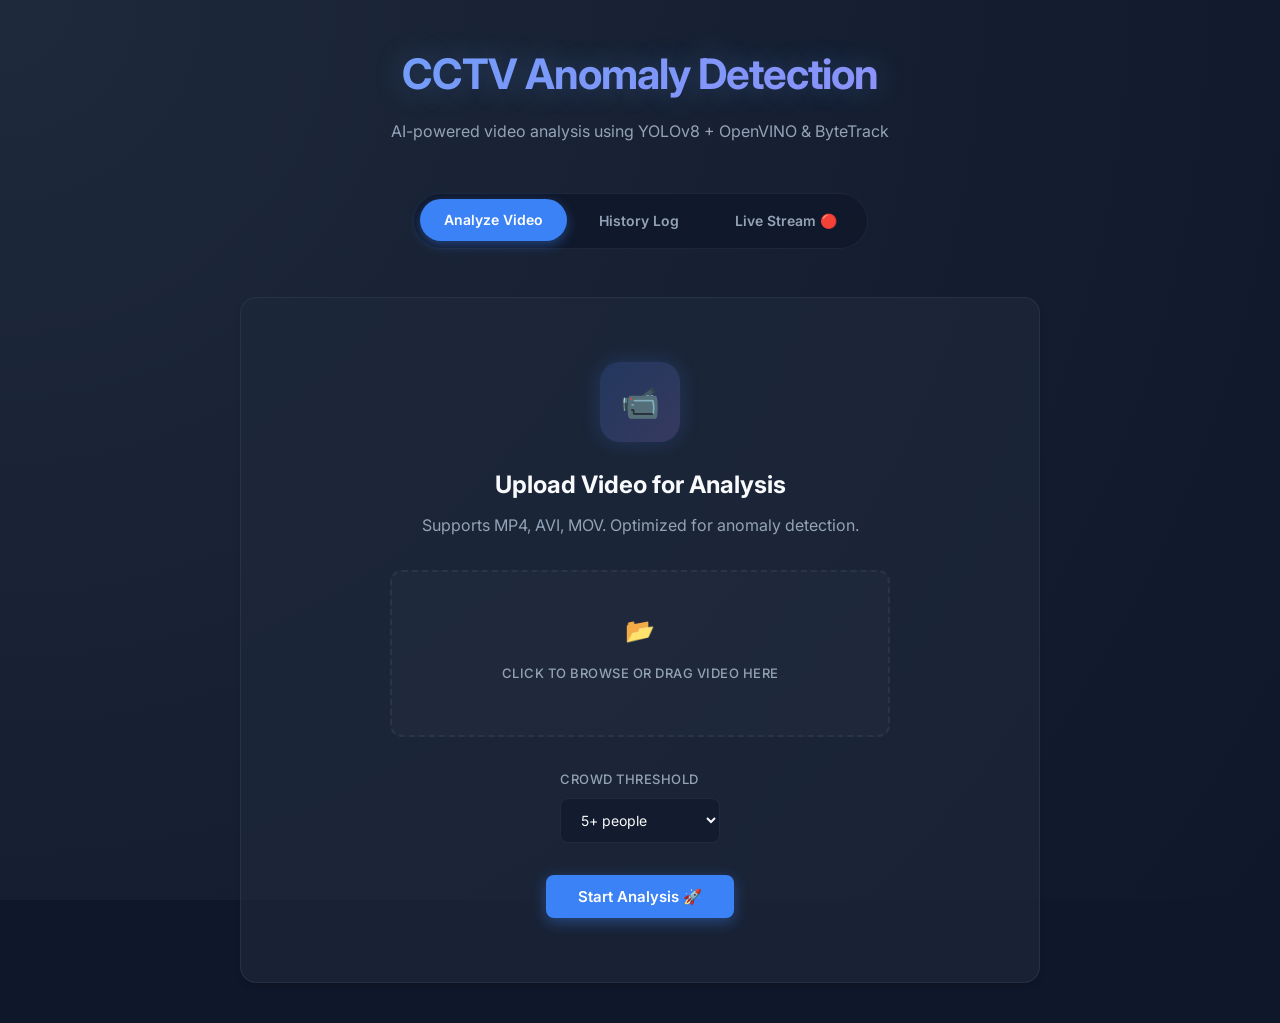
==== templates/index.html @ ef654a4c "first commit" ====
<!DOCTYPE html>
<html lang="en">

<head>
    <meta charset="UTF-8">
    <meta name="viewport" content="width=device-width, initial-scale=1.0">
    <title>CCTV Anomaly Detection</title>
    <link rel="stylesheet" href="/static/style.css">
</head>

<body>
    <div class="container">
        <header class="header slide-in">
            <h1>CCTV Anomaly Detection</h1>
            <p>AI-powered video analysis using YOLOv8 + OpenVINO & ByteTrack</p>
        </header>

        <nav class="nav">
            <button class="nav-btn active" onclick="showTab('analyze')">Analyze Video</button>
            <button class="nav-btn" onclick="showTab('history')">History Log</button>
            <a href="/live" class="nav-link">Live Stream &#128308;</a>
        </nav>

        <!-- Analyze Tab -->
        <div id="analyze-tab" class="tab-content active fade-in">
            <div class="upload-card glass">
                <div class="upload-icon-wrapper">
                    &#128249;
                </div>
                <h2>Upload Video for Analysis</h2>
                <p style="color: var(--text-secondary); margin-bottom: 32px;">
                    Supports MP4, AVI, MOV. Optimized for anomaly detection.
                </p>

                <div class="file-input-wrapper">
                    <input type="file" id="videoFile" class="file-input" accept="video/*" onchange="updateFileName()">
                    <label for="videoFile" class="file-label">
                        <span style="font-size: 24px; margin-bottom: 12px;">&#128194;</span>
                        <span>Click to browse or drag video here</span>
                        <div id="fileName" style="margin-top: 12px; color: var(--text-accent); font-weight: 500;"></div>
                    </label>
                </div>

                <div class="settings-row">
                    <div class="control-group">
                        <label>Crowd Threshold</label>
                        <select id="crowdThreshold">
                            <option value="2">2+ people</option>
                            <option value="3">3+ people</option>
                            <option value="5" selected>5+ people</option>
                            <option value="10">10+ people</option>
                        </select>
                    </div>
                </div>

                <button class="btn btn-primary" onclick="uploadVideo()">
                    Start Analysis &#128640;
                </button>
            </div>

            <div id="loading" class="loading" style="display: none; text-align: center; margin-top: 48px;">
                <div class="loading-spinner"></div>
                <p style="margin-top: 16px; color: var(--text-accent); font-weight: 500;">Analyzing video
                    frame-by-frame...</p>
                <div class="progress-container" style="max-width: 400px; margin: 24px auto;">
                    <div id="progressBar" class="progress-bar"></div>
                </div>
                <div id="progressText" class="progress-text">0%</div>
                <div style="margin-top: 8px; font-size: 12px; color: var(--text-secondary);">
                    (First run may take ~1 min for OpenVINO export)
                </div>
            </div>

            <div id="results" class="results" style="display: none;">
                <div class="header" style="margin: 32px 0 16px; text-align: left;">
                    <h3 style="font-size: 24px;">Analysis Results</h3>
                </div>

                <div id="metrics" class="results-grid"></div>

                <div id="anomaly-tags" class="flex-center" style="gap: 12px; flex-wrap: wrap; margin-bottom: 24px;">
                </div>

                <div id="video-container" class="video-wrapper" style="display: none;">
                    <video id="annotated-video" controls></video>
                    <div style="padding: 16px; background: rgba(0,0,0,0.5); display: flex; justify-content: flex-end;">
                        <button class="btn btn-secondary btn-sm" onclick="downloadVideo()">Download Result
                            &#128229;</button>
                    </div>
                </div>
            </div>
        </div>

        <!-- History Tab -->
        <div id="history-tab" class="tab-content fade-in" style="display: none;">
            <div class="glass" style="padding: 24px; border-radius: var(--radius-lg); margin-bottom: 24px;">
                <div class="settings-row" style="justify-content: flex-start;">
                    <input type="text" id="search-filename" placeholder="Search filename..." style="flex: 1;">
                    <select id="filter-rate">
                        <option value="">All Risk Levels</option>
                        <option value="0.5">High Risk (>50%)</option>
                        <option value="0.25">Medium Risk (>25%)</option>
                    </select>
                    <button class="btn btn-primary btn-sm" onclick="loadHistory()">Filter</button>
                    <button class="btn btn-secondary btn-sm" onclick="clearFilters()">Clear</button>
                </div>
            </div>

            <div id="history-loading" class="loading" style="display: none; text-align: center;">
                <div class="loading-spinner"></div>
            </div>

            <div class="table-wrapper">
                <table>
                    <thead>
                        <tr>
                            <th>ID</th>
                            <th>Filename</th>
                            <th>Date</th>
                            <th>Duration</th>
                            <th>Features</th>
                            <th>Risk Score</th>
                            <th>Actions</th>
                        </tr>
                    </thead>
                    <tbody id="history-body"></tbody>
                </table>
            </div>
        </div>
    </div>

    <script>
        // Tab switching logic
        function showTab(tabName) {
            document.querySelectorAll('.nav-btn').forEach(btn => btn.classList.remove('active'));
            // Hide all tabs
            document.getElementById('analyze-tab').style.display = 'none';
            document.getElementById('history-tab').style.display = 'none';

            // Activate selected
            event.target.classList.add('active');
            const selectedTab = document.getElementById(tabName + '-tab');
            selectedTab.style.display = 'block';
            selectedTab.classList.add('fade-in');

            if (tabName === 'history') loadHistory();
        }

        let currentVideoUrl = null;

        function updateFileName() {
            const input = document.getElementById('videoFile');
            const display = document.getElementById('fileName');
            display.textContent = input.files[0]?.name || '';
        }

        async function uploadVideo() {
            const fileInput = document.getElementById('videoFile');
            const file = fileInput.files[0];

            if (!file) {
                alert('Please select a video file');
                return;
            }

            // Reset UI
            document.getElementById('loading').style.display = 'block';
            document.getElementById('results').style.display = 'none';
            document.getElementById('progressBar').style.width = '0%';
            document.getElementById('progressText').textContent = '0%';

            document.getElementById('loading').scrollIntoView({ behavior: 'smooth' });

            const formData = new FormData();
            formData.append('file', file);

            try {
                const crowdThreshold = document.getElementById('crowdThreshold').value;
                // Start async task
                const response = await fetch(`/analyze-yolo?crowd_threshold=${crowdThreshold}&confidence=0.5`, {
                    method: 'POST',
                    body: formData
                });

                const data = await response.json();

                if (response.ok && data.task_id) {
                    pollTaskStatus(data.task_id);
                } else {
                    alert('Error: ' + (data.detail || 'Failed to start analysis'));
                    document.getElementById('loading').style.display = 'none';
                }
            } catch (error) {
                alert('Connection Error: ' + error.message);
                document.getElementById('loading').style.display = 'none';
            }
        }

        async function pollTaskStatus(taskId) {
            const pollInterval = setInterval(async () => {
                try {
                    const response = await fetch(`/tasks/${taskId}`);
                    const task = await response.json();

                    if (task.status === 'processing' || task.status === 'queued') {
                        const progress = task.progress || 0;
                        document.getElementById('progressBar').style.width = progress + '%';
                        document.getElementById('progressText').textContent = progress + '%';
                    } else if (task.status === 'completed') {
                        clearInterval(pollInterval);
                        document.getElementById('progressBar').style.width = '100%';
                        document.getElementById('progressText').textContent = '100%';

                        setTimeout(() => {
                            document.getElementById('loading').style.display = 'none';
                            displayResults(task.result);
                        }, 500);
                    } else if (task.status === 'failed') {
                        clearInterval(pollInterval);
                        alert('Analysis Failed: ' + task.error);
                        document.getElementById('loading').style.display = 'none';
                    }
                } catch (e) {
                    console.error("Polling error", e);
                }
            }, 1000);
        }

        function displayResults(result) {
            const metricsDiv = document.getElementById('metrics');
            const hasAnomalies = (result.anomaly_frames || 0) > 0;

            // Format metrics with units and styles
            metricsDiv.innerHTML = `
                <div class="metric-card">
                    <div class="metric-label">Total Frames</div>
                    <div class="metric-value">${result.total_frames || result.frame_count}</div>
                </div>
                <div class="metric-card">
                    <div class="metric-label">Anomalies Detected</div>
                    <div class="metric-value ${hasAnomalies ? 'danger' : 'success'}">${result.anomaly_frames || 0}</div>
                </div>
                <div class="metric-card">
                    <div class="metric-label">Risk Level</div>
                    <div class="metric-value ${(result.anomaly_rate > 0.1) ? 'danger' : 'success'}">${(result.anomaly_rate * 100).toFixed(1)}%</div>
                </div>
                <div class="metric-card">
                    <div class="metric-label">Max Crowd</div>
                    <div class="metric-value accent">${result.max_people_detected || 0} <span style="font-size:14px">ppl</span></div>
                </div>
            `;

            const tagsDiv = document.getElementById('anomaly-tags');
            if (result.anomaly_types && Object.keys(result.anomaly_types).length > 0) {
                tagsDiv.innerHTML = Object.entries(result.anomaly_types)
                    .map(([type, count]) => `<span class="badge badge-danger">&#9888; ${type} (${count})</span>`)
                    .join('');
            } else {
                tagsDiv.innerHTML = '<span class="badge badge-success">&#9989; No Anomalies Detected</span>';
            }

            if (result.annotated_video_url) {
                currentVideoUrl = result.annotated_video_url;
                const videoEl = document.getElementById('annotated-video');
                videoEl.src = result.annotated_video_url;
                document.getElementById('video-container').style.display = 'block';
                // Auto play
                videoEl.play().catch(e => console.log("Auto-play prevented"));
            }

            document.getElementById('results').style.display = 'block';
            document.getElementById('results').classList.add('fade-in');
            document.getElementById('results').scrollIntoView({ behavior: 'smooth' });
        }

        function downloadVideo() {
            if (currentVideoUrl) {
                const a = document.createElement('a');
                a.href = currentVideoUrl;
                a.download = 'analysis_result_optimized.avi';
                document.body.appendChild(a);
                a.click();
                document.body.removeChild(a);
            }
        }

        async function loadHistory() {
            const tbody = document.getElementById('history-body');
            document.getElementById('history-loading').style.display = 'block';
            tbody.innerHTML = '';

            const filename = document.getElementById('search-filename').value;
            const minRate = document.getElementById('filter-rate').value;

            let url = '/history?';
            if (filename) url += `filename=${encodeURIComponent(filename)}&`;
            if (minRate) url += `min_anomaly_rate=${minRate}&`;

            try {
                const response = await fetch(url);
                const data = await response.json();

                if (data.length === 0) {
                    tbody.innerHTML = '<tr><td colspan="7" style="text-align:center; padding: 40px; color: var(--text-secondary);">No records found</td></tr>';
                } else {
                    tbody.innerHTML = data.map(v => {
                        const rate = v.anomaly_rate || 0;
                        const badgeClass = rate > 0.5 ? 'badge-danger' : rate > 0.25 ? 'badge-warning' : 'badge-success';
                        const date = new Date(v.upload_time).toLocaleDateString();
                        const time = new Date(v.upload_time).toLocaleTimeString([], { hour: '2-digit', minute: '2-digit' });

                        return `
                            <tr>
                                <td>#${v.id}</td>
                                <td style="font-weight:500; color:white;">${v.filename}</td>
                                <td style="color: var(--text-secondary);">${date} <small>${time}</small></td>
                                <td>${v.frame_count} f</td>
                                <td>${v.anomaly_count} events</td>
                                <td><span class="badge ${badgeClass}">${(rate * 100).toFixed(0)}%</span></td>
                                <td class="actions" style="display:flex; gap:8px;">
                                    ${v.output_video_path ? `<button class="btn btn-secondary btn-sm" onclick="viewVideo(${v.id})">&#9654; Play</button>` : ''}
                                    <button class="btn btn-danger btn-sm" onclick="deleteVideo(${v.id})">&#128465;</button>
                                </td>
                            </tr>
                        `;
                    }).join('');
                }
            } catch (error) {
                console.error('Error:', error);
            }
            document.getElementById('history-loading').style.display = 'none';
        }

        async function viewVideo(videoId) {
            try {
                const response = await fetch(`/history/${videoId}`);
                const data = await response.json();
                if (data.output_video_path) {
                    // Handle both forward and backward slashes for Windows paths
                    const filename = data.output_video_path.replace(/\\/g, '/').split('/').pop();
                    window.open(`/static/videos/${filename}`, '_blank');
                }
            } catch (error) {
                alert('Error loading video path');
            }
        }

        async function deleteVideo(videoId) {
            if (!confirm('Are you sure you want to delete this analysis record?')) return;
            try {
                const response = await fetch(`/history/${videoId}`, { method: 'DELETE' });
                if (response.ok) loadHistory();
            } catch (error) {
                alert('Error deleting');
            }
        }

        function clearFilters() {
            document.getElementById('search-filename').value = '';
            document.getElementById('filter-rate').value = '';
            loadHistory();
        }
    </script>
</body>

</html>
---- static/style.css ----
@import url('https://fonts.googleapis.com/css2?family=Inter:wght@300;400;500;600;700&display=swap');

:root {
    /* Premium Dark Theme Palette */
    --bg-gradient: radial-gradient(circle at top left, #1e293b, #0f172a);
    --bg-solid: #0f172a;
    --surface-glass: rgba(30, 41, 59, 0.7);
    --surface-glass-hover: rgba(51, 65, 85, 0.8);
    --border-glass: rgba(148, 163, 184, 0.1);

    --text-primary: #f8fafc;
    --text-secondary: #94a3b8;
    --text-accent: #38bdf8;

    --primary: #3b82f6;
    --primary-hover: #2563eb;
    --primary-glow: rgba(59, 130, 246, 0.5);

    --danger: #ef4444;
    --danger-glow: rgba(239, 68, 68, 0.5);
    --success: #10b981;
    --warning: #f59e0b;

    --radius-lg: 16px;
    --radius-md: 12px;
    --radius-sm: 8px;

    --shadow-lg: 0 10px 30px -5px rgba(0, 0, 0, 0.3);
    --shadow-glow: 0 0 20px rgba(59, 130, 246, 0.3);
}

* {
    margin: 0;
    padding: 0;
    box-sizing: border-box;
    font-family: 'Inter', sans-serif;
}

body {
    background: var(--bg-solid);
    background-image: var(--bg-gradient);
    background-attachment: fixed;
    /* Parallax effect */
    color: var(--text-primary);
    min-height: 100vh;
    line-height: 1.6;
    overflow-x: hidden;
}

/* Utilities */
.container {
    max-width: 1280px;
    margin: 0 auto;
    padding: 40px 24px;
}

.glass {
    background: var(--surface-glass);
    backdrop-filter: blur(12px);
    -webkit-backdrop-filter: blur(12px);
    border: 1px solid var(--border-glass);
    box-shadow: 0 4px 6px -1px rgba(0, 0, 0, 0.1), 0 2px 4px -1px rgba(0, 0, 0, 0.06);
}

.flex-center {
    display: flex;
    align-items: center;
    justify-content: center;
}

.flex-between {
    display: flex;
    align-items: center;
    justify-content: space-between;
}

/* Header */
.header {
    margin-bottom: 48px;
    text-align: center;
    position: relative;
}

.header h1 {
    font-size: 42px;
    font-weight: 700;
    background: linear-gradient(135deg, #60a5fa 0%, #a78bfa 100%);
    -webkit-background-clip: text;
    -webkit-text-fill-color: transparent;
    margin-bottom: 12px;
    letter-spacing: -1px;
    text-shadow: 0 0 30px rgba(96, 165, 250, 0.3);
}

.header p {
    color: var(--text-secondary);
    font-size: 16px;
    max-width: 600px;
    margin: 0 auto;
}

/* Navigation - Floating Pill */
.nav {
    display: flex;
    gap: 8px;
    margin: 0 auto 48px;
    padding: 6px;
    border-radius: 999px;
    width: fit-content;
    background: rgba(15, 23, 42, 0.8);
    border: 1px solid var(--border-glass);
    backdrop-filter: blur(8px);
}

.nav-btn,
.nav-link {
    padding: 10px 24px;
    border-radius: 999px;
    border: none;
    background: transparent;
    color: var(--text-secondary);
    font-size: 14px;
    font-weight: 600;
    cursor: pointer;
    transition: all 0.3s cubic-bezier(0.4, 0, 0.2, 1);
    text-decoration: none;
    display: inline-block;
}

.nav-btn:hover,
.nav-link:hover {
    color: var(--text-primary);
    background: rgba(255, 255, 255, 0.05);
}

.nav-btn.active,
.nav-link.active {
    background: var(--primary);
    color: white;
    box-shadow: 0 4px 12px rgba(59, 130, 246, 0.4);
    transform: translateY(-1px);
}

/* Upload Card & Forms */
.upload-card {
    border-radius: var(--radius-lg);
    padding: 64px 40px;
    text-align: center;
    transition: transform 0.3s ease, box-shadow 0.3s ease;
    max-width: 800px;
    margin: 0 auto;
}

.upload-card:hover {
    box-shadow: var(--shadow-lg);
}

.upload-icon-wrapper {
    width: 80px;
    height: 80px;
    background: linear-gradient(135deg, rgba(59, 130, 246, 0.2), rgba(167, 139, 250, 0.2));
    border-radius: 20px;
    margin: 0 auto 24px;
    display: flex;
    align-items: center;
    justify-content: center;
    font-size: 32px;
    color: var(--primary);
    box-shadow: 0 0 20px rgba(59, 130, 246, 0.2);
    animation: float 3s ease-in-out infinite;
}

@keyframes float {

    0%,
    100% {
        transform: translateY(0);
    }

    50% {
        transform: translateY(-10px);
    }
}

.upload-card h2 {
    font-size: 24px;
    margin-bottom: 8px;
    color: var(--text-primary);
}

.section-card {
    border-radius: var(--radius-lg);
    overflow: hidden;
    margin-bottom: 24px;
}

/* File Input */
.file-input-wrapper {
    margin: 32px auto;
    max-width: 500px;
}

.file-label {
    display: flex;
    flex-direction: column;
    align-items: center;
    justify-content: center;
    padding: 40px;
    border: 2px dashed var(--border-glass);
    border-radius: var(--radius-md);
    background: rgba(255, 255, 255, 0.02);
    cursor: pointer;
    transition: all 0.3s;
    color: var(--text-secondary);
}

.file-label:hover {
    border-color: var(--primary);
    background: rgba(59, 130, 246, 0.05);
    color: var(--primary);
}

.file-input {
    display: none;
}

/* Settings & Controls */
.settings-row {
    display: flex;
    gap: 20px;
    justify-content: center;
    margin-bottom: 32px;
    flex-wrap: wrap;
}

.control-group {
    display: flex;
    flex-direction: column;
    gap: 8px;
    align-items: flex-start;
}

label {
    font-size: 13px;
    font-weight: 500;
    color: var(--text-secondary);
    text-transform: uppercase;
    letter-spacing: 0.5px;
}

select,
input[type="text"] {
    background: rgba(15, 23, 42, 0.6);
    border: 1px solid var(--border-glass);
    border-radius: var(--radius-sm);
    padding: 12px 16px;
    color: var(--text-primary);
    font-size: 14px;
    outline: none;
    transition: all 0.2s;
    min-width: 160px;
}

select:focus,
input[type="text"]:focus {
    border-color: var(--primary);
    box-shadow: 0 0 0 2px rgba(59, 130, 246, 0.2);
}

/* Buttons */
.btn {
    padding: 12px 32px;
    border-radius: var(--radius-sm);
    font-weight: 600;
    font-size: 15px;
    cursor: pointer;
    border: none;
    transition: all 0.3s;
    position: relative;
    overflow: hidden;
}

.btn-primary {
    background: var(--primary);
    color: white;
    box-shadow: 0 4px 14px rgba(59, 130, 246, 0.4);
}

.btn-primary:hover {
    transform: translateY(-2px);
    box-shadow: 0 6px 20px rgba(59, 130, 246, 0.6);
    background: var(--primary-hover);
}

.btn-secondary {
    background: rgba(255, 255, 255, 0.05);
    color: var(--text-primary);
    border: 1px solid var(--border-glass);
}

.btn-secondary:hover {
    background: rgba(255, 255, 255, 0.1);
    border-color: rgba(255, 255, 255, 0.2);
}

.btn-danger {
    background: var(--danger);
    color: white;
    box-shadow: 0 4px 14px rgba(239, 68, 68, 0.4);
}

.btn-danger:hover {
    background: #dc2626;
    transform: translateY(-2px);
}

.btn-sm {
    padding: 8px 16px;
    font-size: 13px;
}

/* Results Grid */
.results-grid {
    display: grid;
    grid-template-columns: repeat(auto-fit, minmax(200px, 1fr));
    gap: 20px;
    margin: 32px 0;
}

.metric-card {
    background: rgba(30, 41, 59, 0.4);
    border: 1px solid var(--border-glass);
    border-radius: var(--radius-md);
    padding: 24px;
    transition: transform 0.2s;
}

.metric-card:hover {
    transform: translateY(-4px);
    background: rgba(30, 41, 59, 0.6);
    border-color: rgba(59, 130, 246, 0.3);
}

.metric-label {
    font-size: 12px;
    color: var(--text-secondary);
    text-transform: uppercase;
    letter-spacing: 1px;
    margin-bottom: 8px;
}

.metric-value {
    font-size: 32px;
    font-weight: 700;
    color: var(--text-primary);
    line-height: 1;
}

.metric-value.success {
    color: var(--success);
    text-shadow: 0 0 10px rgba(16, 185, 129, 0.3);
}

.metric-value.danger {
    color: var(--danger);
    text-shadow: 0 0 10px rgba(239, 68, 68, 0.3);
}

.metric-value.accent {
    color: var(--text-accent);
}

/* Video Player */
.video-wrapper {
    border-radius: var(--radius-lg);
    overflow: hidden;
    box-shadow: 0 20px 40px rgba(0, 0, 0, 0.5);
    background: black;
    border: 1px solid var(--border-glass);
    margin-top: 32px;
}

video {
    width: 100%;
    display: block;
}

/* History Table */
.table-wrapper {
    border-radius: var(--radius-lg);
    overflow: hidden;
    border: 1px solid var(--border-glass);
}

table {
    width: 100%;
    border-collapse: collapse;
}

th,
td {
    padding: 16px 24px;
    text-align: left;
    border-bottom: 1px solid var(--border-glass);
}

th {
    background: rgba(15, 23, 42, 0.8);
    font-size: 12px;
    text-transform: uppercase;
    color: var(--text-secondary);
    letter-spacing: 0.5px;
}

td {
    font-size: 14px;
    color: var(--text-primary);
}

tr:hover td {
    background: rgba(255, 255, 255, 0.02);
}

/* Badges */
.badge {
    padding: 4px 10px;
    border-radius: 6px;
    font-size: 12px;
    font-weight: 600;
    display: inline-flex;
    align-items: center;
    gap: 4px;
    backdrop-filter: blur(4px);
}

.badge-danger {
    background: rgba(239, 68, 68, 0.1);
    color: #f87171;
    border: 1px solid rgba(239, 68, 68, 0.2);
}

.badge-success {
    background: rgba(16, 185, 129, 0.1);
    color: #34d399;
    border: 1px solid rgba(16, 185, 129, 0.2);
}

.badge-warning {
    background: rgba(245, 158, 11, 0.1);
    color: #fbbf24;
    border: 1px solid rgba(245, 158, 11, 0.2);
}

/* Live Stream Grids */
.stream-grid {
    display: grid;
    grid-template-columns: repeat(auto-fit, minmax(600px, 1fr));
    gap: 32px;
}

.stream-card {
    border-radius: var(--radius-lg);
    overflow: hidden;
    transition: all 0.3s;
}

.stream-header {
    background: rgba(15, 23, 42, 0.8);
    padding: 16px 24px;
    border-bottom: 1px solid var(--border-glass);
}

/* Progress Bar */
.progress-container {
    background: rgba(255, 255, 255, 0.1);
    border-radius: 999px;
    height: 12px;
    width: 100%;
    margin: 24px 0 12px;
    overflow: hidden;
    position: relative;
}

.progress-bar {
    background: linear-gradient(90deg, var(--primary) 0%, var(--primary-hover) 100%);
    height: 100%;
    width: 0%;
    border-radius: 999px;
    transition: width 0.3s ease;
    box-shadow: 0 0 10px var(--primary-glow);
}

.progress-text {
    font-size: 14px;
    color: var(--text-accent);
    font-weight: 600;
    margin-bottom: 8px;
}

/* Animations */
.fade-in {
    animation: fadeIn 0.5s ease-out forwards;
}

@keyframes fadeIn {
    from {
        opacity: 0;
        transform: translateY(10px);
    }

    to {
        opacity: 1;
        transform: translateY(0);
    }
}

.loading-spinner {
    width: 48px;
    height: 48px;
    border: 4px solid rgba(59, 130, 246, 0.2);
    border-top-color: var(--primary);
    border-radius: 50%;
    animation: spin 1s linear infinite;
    margin: 0 auto;
}

@keyframes spin {
    to {
        transform: rotate(360deg);
    }
}

/* Responsive */
@media (max-width: 768px) {
    .header h1 {
        font-size: 32px;
    }

    .nav {
        width: 100%;
        justify-content: center;
    }

    .results-grid {
        grid-template-columns: 1fr;
    }
}
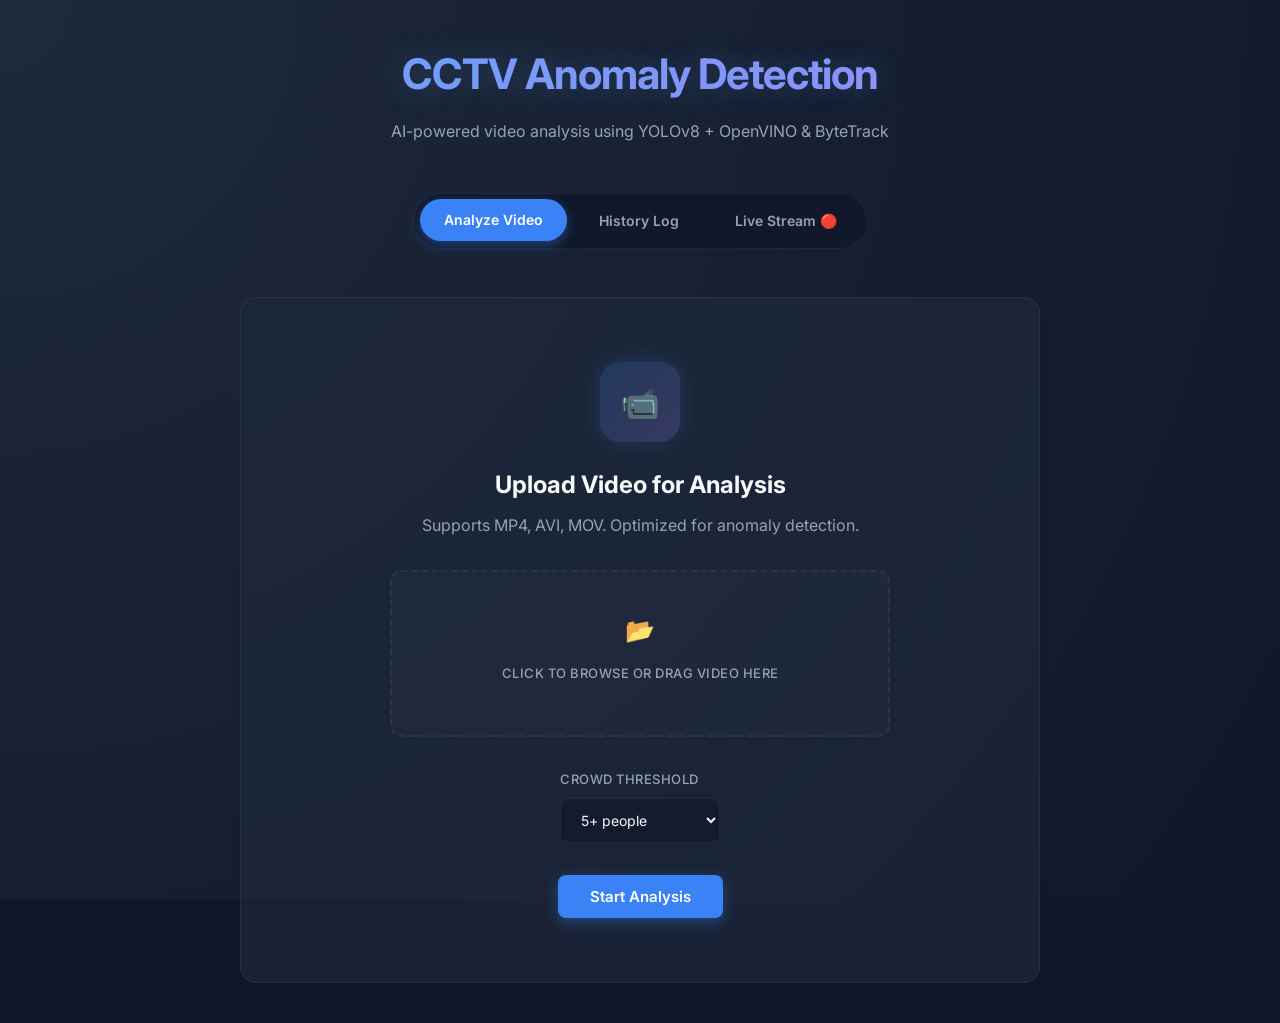
==== commit 29528538: "Add run.sh script to execute the application in a virtual environment" ====
--- a/templates/index.html
+++ b/templates/index.html
@@ -54,7 +54,7 @@
                 </div>
 
                 <button class="btn btn-primary" onclick="uploadVideo()">
-                    Start Analysis &#128640;
+                    Start Analysis
                 </button>
             </div>
 
@@ -277,7 +277,7 @@
             if (currentVideoUrl) {
                 const a = document.createElement('a');
                 a.href = currentVideoUrl;
-                a.download = 'analysis_result_optimized.avi';
+                a.download = 'analysis_result.mp4';
                 document.body.appendChild(a);
                 a.click();
                 document.body.removeChild(a);
--- a/static/style.css
+++ b/static/style.css
@@ -1,547 +1,547 @@
-@import url('https://fonts.googleapis.com/css2?family=Inter:wght@300;400;500;600;700&display=swap');
-
-:root {
-    /* Premium Dark Theme Palette */
-    --bg-gradient: radial-gradient(circle at top left, #1e293b, #0f172a);
-    --bg-solid: #0f172a;
-    --surface-glass: rgba(30, 41, 59, 0.7);
-    --surface-glass-hover: rgba(51, 65, 85, 0.8);
-    --border-glass: rgba(148, 163, 184, 0.1);
-
-    --text-primary: #f8fafc;
-    --text-secondary: #94a3b8;
-    --text-accent: #38bdf8;
-
-    --primary: #3b82f6;
-    --primary-hover: #2563eb;
-    --primary-glow: rgba(59, 130, 246, 0.5);
-
-    --danger: #ef4444;
-    --danger-glow: rgba(239, 68, 68, 0.5);
-    --success: #10b981;
-    --warning: #f59e0b;
-
-    --radius-lg: 16px;
-    --radius-md: 12px;
-    --radius-sm: 8px;
-
-    --shadow-lg: 0 10px 30px -5px rgba(0, 0, 0, 0.3);
-    --shadow-glow: 0 0 20px rgba(59, 130, 246, 0.3);
-}
-
-* {
-    margin: 0;
-    padding: 0;
-    box-sizing: border-box;
-    font-family: 'Inter', sans-serif;
-}
-
-body {
-    background: var(--bg-solid);
-    background-image: var(--bg-gradient);
-    background-attachment: fixed;
-    /* Parallax effect */
-    color: var(--text-primary);
-    min-height: 100vh;
-    line-height: 1.6;
-    overflow-x: hidden;
-}
-
-/* Utilities */
-.container {
-    max-width: 1280px;
-    margin: 0 auto;
-    padding: 40px 24px;
-}
-
-.glass {
-    background: var(--surface-glass);
-    backdrop-filter: blur(12px);
-    -webkit-backdrop-filter: blur(12px);
-    border: 1px solid var(--border-glass);
-    box-shadow: 0 4px 6px -1px rgba(0, 0, 0, 0.1), 0 2px 4px -1px rgba(0, 0, 0, 0.06);
-}
-
-.flex-center {
-    display: flex;
-    align-items: center;
-    justify-content: center;
-}
-
-.flex-between {
-    display: flex;
-    align-items: center;
-    justify-content: space-between;
-}
-
-/* Header */
-.header {
-    margin-bottom: 48px;
-    text-align: center;
-    position: relative;
-}
-
-.header h1 {
-    font-size: 42px;
-    font-weight: 700;
-    background: linear-gradient(135deg, #60a5fa 0%, #a78bfa 100%);
-    -webkit-background-clip: text;
-    -webkit-text-fill-color: transparent;
-    margin-bottom: 12px;
-    letter-spacing: -1px;
-    text-shadow: 0 0 30px rgba(96, 165, 250, 0.3);
-}
-
-.header p {
-    color: var(--text-secondary);
-    font-size: 16px;
-    max-width: 600px;
-    margin: 0 auto;
-}
-
-/* Navigation - Floating Pill */
-.nav {
-    display: flex;
-    gap: 8px;
-    margin: 0 auto 48px;
-    padding: 6px;
-    border-radius: 999px;
-    width: fit-content;
-    background: rgba(15, 23, 42, 0.8);
-    border: 1px solid var(--border-glass);
-    backdrop-filter: blur(8px);
-}
-
-.nav-btn,
-.nav-link {
-    padding: 10px 24px;
-    border-radius: 999px;
-    border: none;
-    background: transparent;
-    color: var(--text-secondary);
-    font-size: 14px;
-    font-weight: 600;
-    cursor: pointer;
-    transition: all 0.3s cubic-bezier(0.4, 0, 0.2, 1);
-    text-decoration: none;
-    display: inline-block;
-}
-
-.nav-btn:hover,
-.nav-link:hover {
-    color: var(--text-primary);
-    background: rgba(255, 255, 255, 0.05);
-}
-
-.nav-btn.active,
-.nav-link.active {
-    background: var(--primary);
-    color: white;
-    box-shadow: 0 4px 12px rgba(59, 130, 246, 0.4);
-    transform: translateY(-1px);
-}
-
-/* Upload Card & Forms */
-.upload-card {
-    border-radius: var(--radius-lg);
-    padding: 64px 40px;
-    text-align: center;
-    transition: transform 0.3s ease, box-shadow 0.3s ease;
-    max-width: 800px;
-    margin: 0 auto;
-}
-
-.upload-card:hover {
-    box-shadow: var(--shadow-lg);
-}
-
-.upload-icon-wrapper {
-    width: 80px;
-    height: 80px;
-    background: linear-gradient(135deg, rgba(59, 130, 246, 0.2), rgba(167, 139, 250, 0.2));
-    border-radius: 20px;
-    margin: 0 auto 24px;
-    display: flex;
-    align-items: center;
-    justify-content: center;
-    font-size: 32px;
-    color: var(--primary);
-    box-shadow: 0 0 20px rgba(59, 130, 246, 0.2);
-    animation: float 3s ease-in-out infinite;
-}
-
-@keyframes float {
-
-    0%,
-    100% {
-        transform: translateY(0);
-    }
-
-    50% {
-        transform: translateY(-10px);
-    }
-}
-
-.upload-card h2 {
-    font-size: 24px;
-    margin-bottom: 8px;
-    color: var(--text-primary);
-}
-
-.section-card {
-    border-radius: var(--radius-lg);
-    overflow: hidden;
-    margin-bottom: 24px;
-}
-
-/* File Input */
-.file-input-wrapper {
-    margin: 32px auto;
-    max-width: 500px;
-}
-
-.file-label {
-    display: flex;
-    flex-direction: column;
-    align-items: center;
-    justify-content: center;
-    padding: 40px;
-    border: 2px dashed var(--border-glass);
-    border-radius: var(--radius-md);
-    background: rgba(255, 255, 255, 0.02);
-    cursor: pointer;
-    transition: all 0.3s;
-    color: var(--text-secondary);
-}
-
-.file-label:hover {
-    border-color: var(--primary);
-    background: rgba(59, 130, 246, 0.05);
-    color: var(--primary);
-}
-
-.file-input {
-    display: none;
-}
-
-/* Settings & Controls */
-.settings-row {
-    display: flex;
-    gap: 20px;
-    justify-content: center;
-    margin-bottom: 32px;
-    flex-wrap: wrap;
-}
-
-.control-group {
-    display: flex;
-    flex-direction: column;
-    gap: 8px;
-    align-items: flex-start;
-}
-
-label {
-    font-size: 13px;
-    font-weight: 500;
-    color: var(--text-secondary);
-    text-transform: uppercase;
-    letter-spacing: 0.5px;
-}
-
-select,
-input[type="text"] {
-    background: rgba(15, 23, 42, 0.6);
-    border: 1px solid var(--border-glass);
-    border-radius: var(--radius-sm);
-    padding: 12px 16px;
-    color: var(--text-primary);
-    font-size: 14px;
-    outline: none;
-    transition: all 0.2s;
-    min-width: 160px;
-}
-
-select:focus,
-input[type="text"]:focus {
-    border-color: var(--primary);
-    box-shadow: 0 0 0 2px rgba(59, 130, 246, 0.2);
-}
-
-/* Buttons */
-.btn {
-    padding: 12px 32px;
-    border-radius: var(--radius-sm);
-    font-weight: 600;
-    font-size: 15px;
-    cursor: pointer;
-    border: none;
-    transition: all 0.3s;
-    position: relative;
-    overflow: hidden;
-}
-
-.btn-primary {
-    background: var(--primary);
-    color: white;
-    box-shadow: 0 4px 14px rgba(59, 130, 246, 0.4);
-}
-
-.btn-primary:hover {
-    transform: translateY(-2px);
-    box-shadow: 0 6px 20px rgba(59, 130, 246, 0.6);
-    background: var(--primary-hover);
-}
-
-.btn-secondary {
-    background: rgba(255, 255, 255, 0.05);
-    color: var(--text-primary);
-    border: 1px solid var(--border-glass);
-}
-
-.btn-secondary:hover {
-    background: rgba(255, 255, 255, 0.1);
-    border-color: rgba(255, 255, 255, 0.2);
-}
-
-.btn-danger {
-    background: var(--danger);
-    color: white;
-    box-shadow: 0 4px 14px rgba(239, 68, 68, 0.4);
-}
-
-.btn-danger:hover {
-    background: #dc2626;
-    transform: translateY(-2px);
-}
-
-.btn-sm {
-    padding: 8px 16px;
-    font-size: 13px;
-}
-
-/* Results Grid */
-.results-grid {
-    display: grid;
-    grid-template-columns: repeat(auto-fit, minmax(200px, 1fr));
-    gap: 20px;
-    margin: 32px 0;
-}
-
-.metric-card {
-    background: rgba(30, 41, 59, 0.4);
-    border: 1px solid var(--border-glass);
-    border-radius: var(--radius-md);
-    padding: 24px;
-    transition: transform 0.2s;
-}
-
-.metric-card:hover {
-    transform: translateY(-4px);
-    background: rgba(30, 41, 59, 0.6);
-    border-color: rgba(59, 130, 246, 0.3);
-}
-
-.metric-label {
-    font-size: 12px;
-    color: var(--text-secondary);
-    text-transform: uppercase;
-    letter-spacing: 1px;
-    margin-bottom: 8px;
-}
-
-.metric-value {
-    font-size: 32px;
-    font-weight: 700;
-    color: var(--text-primary);
-    line-height: 1;
-}
-
-.metric-value.success {
-    color: var(--success);
-    text-shadow: 0 0 10px rgba(16, 185, 129, 0.3);
-}
-
-.metric-value.danger {
-    color: var(--danger);
-    text-shadow: 0 0 10px rgba(239, 68, 68, 0.3);
-}
-
-.metric-value.accent {
-    color: var(--text-accent);
-}
-
-/* Video Player */
-.video-wrapper {
-    border-radius: var(--radius-lg);
-    overflow: hidden;
-    box-shadow: 0 20px 40px rgba(0, 0, 0, 0.5);
-    background: black;
-    border: 1px solid var(--border-glass);
-    margin-top: 32px;
-}
-
-video {
-    width: 100%;
-    display: block;
-}
-
-/* History Table */
-.table-wrapper {
-    border-radius: var(--radius-lg);
-    overflow: hidden;
-    border: 1px solid var(--border-glass);
-}
-
-table {
-    width: 100%;
-    border-collapse: collapse;
-}
-
-th,
-td {
-    padding: 16px 24px;
-    text-align: left;
-    border-bottom: 1px solid var(--border-glass);
-}
-
-th {
-    background: rgba(15, 23, 42, 0.8);
-    font-size: 12px;
-    text-transform: uppercase;
-    color: var(--text-secondary);
-    letter-spacing: 0.5px;
-}
-
-td {
-    font-size: 14px;
-    color: var(--text-primary);
-}
-
-tr:hover td {
-    background: rgba(255, 255, 255, 0.02);
-}
-
-/* Badges */
-.badge {
-    padding: 4px 10px;
-    border-radius: 6px;
-    font-size: 12px;
-    font-weight: 600;
-    display: inline-flex;
-    align-items: center;
-    gap: 4px;
-    backdrop-filter: blur(4px);
-}
-
-.badge-danger {
-    background: rgba(239, 68, 68, 0.1);
-    color: #f87171;
-    border: 1px solid rgba(239, 68, 68, 0.2);
-}
-
-.badge-success {
-    background: rgba(16, 185, 129, 0.1);
-    color: #34d399;
-    border: 1px solid rgba(16, 185, 129, 0.2);
-}
-
-.badge-warning {
-    background: rgba(245, 158, 11, 0.1);
-    color: #fbbf24;
-    border: 1px solid rgba(245, 158, 11, 0.2);
-}
-
-/* Live Stream Grids */
-.stream-grid {
-    display: grid;
-    grid-template-columns: repeat(auto-fit, minmax(600px, 1fr));
-    gap: 32px;
-}
-
-.stream-card {
-    border-radius: var(--radius-lg);
-    overflow: hidden;
-    transition: all 0.3s;
-}
-
-.stream-header {
-    background: rgba(15, 23, 42, 0.8);
-    padding: 16px 24px;
-    border-bottom: 1px solid var(--border-glass);
-}
-
-/* Progress Bar */
-.progress-container {
-    background: rgba(255, 255, 255, 0.1);
-    border-radius: 999px;
-    height: 12px;
-    width: 100%;
-    margin: 24px 0 12px;
-    overflow: hidden;
-    position: relative;
-}
-
-.progress-bar {
-    background: linear-gradient(90deg, var(--primary) 0%, var(--primary-hover) 100%);
-    height: 100%;
-    width: 0%;
-    border-radius: 999px;
-    transition: width 0.3s ease;
-    box-shadow: 0 0 10px var(--primary-glow);
-}
-
-.progress-text {
-    font-size: 14px;
-    color: var(--text-accent);
-    font-weight: 600;
-    margin-bottom: 8px;
-}
-
-/* Animations */
-.fade-in {
-    animation: fadeIn 0.5s ease-out forwards;
-}
-
-@keyframes fadeIn {
-    from {
-        opacity: 0;
-        transform: translateY(10px);
-    }
-
-    to {
-        opacity: 1;
-        transform: translateY(0);
-    }
-}
-
-.loading-spinner {
-    width: 48px;
-    height: 48px;
-    border: 4px solid rgba(59, 130, 246, 0.2);
-    border-top-color: var(--primary);
-    border-radius: 50%;
-    animation: spin 1s linear infinite;
-    margin: 0 auto;
-}
-
-@keyframes spin {
-    to {
-        transform: rotate(360deg);
-    }
-}
-
-/* Responsive */
-@media (max-width: 768px) {
-    .header h1 {
-        font-size: 32px;
-    }
-
-    .nav {
-        width: 100%;
-        justify-content: center;
-    }
-
-    .results-grid {
-        grid-template-columns: 1fr;
-    }
+@import url('https://fonts.googleapis.com/css2?family=Inter:wght@300;400;500;600;700&display=swap');
+
+:root {
+    /* Premium Dark Theme Palette */
+    --bg-gradient: radial-gradient(circle at top left, #1e293b, #0f172a);
+    --bg-solid: #0f172a;
+    --surface-glass: rgba(30, 41, 59, 0.7);
+    --surface-glass-hover: rgba(51, 65, 85, 0.8);
+    --border-glass: rgba(148, 163, 184, 0.1);
+
+    --text-primary: #f8fafc;
+    --text-secondary: #94a3b8;
+    --text-accent: #38bdf8;
+
+    --primary: #3b82f6;
+    --primary-hover: #2563eb;
+    --primary-glow: rgba(59, 130, 246, 0.5);
+
+    --danger: #ef4444;
+    --danger-glow: rgba(239, 68, 68, 0.5);
+    --success: #10b981;
+    --warning: #f59e0b;
+
+    --radius-lg: 16px;
+    --radius-md: 12px;
+    --radius-sm: 8px;
+
+    --shadow-lg: 0 10px 30px -5px rgba(0, 0, 0, 0.3);
+    --shadow-glow: 0 0 20px rgba(59, 130, 246, 0.3);
+}
+
+* {
+    margin: 0;
+    padding: 0;
+    box-sizing: border-box;
+    font-family: 'Inter', sans-serif;
+}
+
+body {
+    background: var(--bg-solid);
+    background-image: var(--bg-gradient);
+    background-attachment: fixed;
+    /* Parallax effect */
+    color: var(--text-primary);
+    min-height: 100vh;
+    line-height: 1.6;
+    overflow-x: hidden;
+}
+
+/* Utilities */
+.container {
+    max-width: 1280px;
+    margin: 0 auto;
+    padding: 40px 24px;
+}
+
+.glass {
+    background: var(--surface-glass);
+    backdrop-filter: blur(12px);
+    -webkit-backdrop-filter: blur(12px);
+    border: 1px solid var(--border-glass);
+    box-shadow: 0 4px 6px -1px rgba(0, 0, 0, 0.1), 0 2px 4px -1px rgba(0, 0, 0, 0.06);
+}
+
+.flex-center {
+    display: flex;
+    align-items: center;
+    justify-content: center;
+}
+
+.flex-between {
+    display: flex;
+    align-items: center;
+    justify-content: space-between;
+}
+
+/* Header */
+.header {
+    margin-bottom: 48px;
+    text-align: center;
+    position: relative;
+}
+
+.header h1 {
+    font-size: 42px;
+    font-weight: 700;
+    background: linear-gradient(135deg, #60a5fa 0%, #a78bfa 100%);
+    -webkit-background-clip: text;
+    -webkit-text-fill-color: transparent;
+    margin-bottom: 12px;
+    letter-spacing: -1px;
+    text-shadow: 0 0 30px rgba(96, 165, 250, 0.3);
+}
+
+.header p {
+    color: var(--text-secondary);
+    font-size: 16px;
+    max-width: 600px;
+    margin: 0 auto;
+}
+
+/* Navigation - Floating Pill */
+.nav {
+    display: flex;
+    gap: 8px;
+    margin: 0 auto 48px;
+    padding: 6px;
+    border-radius: 999px;
+    width: fit-content;
+    background: rgba(15, 23, 42, 0.8);
+    border: 1px solid var(--border-glass);
+    backdrop-filter: blur(8px);
+}
+
+.nav-btn,
+.nav-link {
+    padding: 10px 24px;
+    border-radius: 999px;
+    border: none;
+    background: transparent;
+    color: var(--text-secondary);
+    font-size: 14px;
+    font-weight: 600;
+    cursor: pointer;
+    transition: all 0.3s cubic-bezier(0.4, 0, 0.2, 1);
+    text-decoration: none;
+    display: inline-block;
+}
+
+.nav-btn:hover,
+.nav-link:hover {
+    color: var(--text-primary);
+    background: rgba(255, 255, 255, 0.05);
+}
+
+.nav-btn.active,
+.nav-link.active {
+    background: var(--primary);
+    color: white;
+    box-shadow: 0 4px 12px rgba(59, 130, 246, 0.4);
+    transform: translateY(-1px);
+}
+
+/* Upload Card & Forms */
+.upload-card {
+    border-radius: var(--radius-lg);
+    padding: 64px 40px;
+    text-align: center;
+    transition: transform 0.3s ease, box-shadow 0.3s ease;
+    max-width: 800px;
+    margin: 0 auto;
+}
+
+.upload-card:hover {
+    box-shadow: var(--shadow-lg);
+}
+
+.upload-icon-wrapper {
+    width: 80px;
+    height: 80px;
+    background: linear-gradient(135deg, rgba(59, 130, 246, 0.2), rgba(167, 139, 250, 0.2));
+    border-radius: 20px;
+    margin: 0 auto 24px;
+    display: flex;
+    align-items: center;
+    justify-content: center;
+    font-size: 32px;
+    color: var(--primary);
+    box-shadow: 0 0 20px rgba(59, 130, 246, 0.2);
+    animation: float 3s ease-in-out infinite;
+}
+
+@keyframes float {
+
+    0%,
+    100% {
+        transform: translateY(0);
+    }
+
+    50% {
+        transform: translateY(-10px);
+    }
+}
+
+.upload-card h2 {
+    font-size: 24px;
+    margin-bottom: 8px;
+    color: var(--text-primary);
+}
+
+.section-card {
+    border-radius: var(--radius-lg);
+    overflow: hidden;
+    margin-bottom: 24px;
+}
+
+/* File Input */
+.file-input-wrapper {
+    margin: 32px auto;
+    max-width: 500px;
+}
+
+.file-label {
+    display: flex;
+    flex-direction: column;
+    align-items: center;
+    justify-content: center;
+    padding: 40px;
+    border: 2px dashed var(--border-glass);
+    border-radius: var(--radius-md);
+    background: rgba(255, 255, 255, 0.02);
+    cursor: pointer;
+    transition: all 0.3s;
+    color: var(--text-secondary);
+}
+
+.file-label:hover {
+    border-color: var(--primary);
+    background: rgba(59, 130, 246, 0.05);
+    color: var(--primary);
+}
+
+.file-input {
+    display: none;
+}
+
+/* Settings & Controls */
+.settings-row {
+    display: flex;
+    gap: 20px;
+    justify-content: center;
+    margin-bottom: 32px;
+    flex-wrap: wrap;
+}
+
+.control-group {
+    display: flex;
+    flex-direction: column;
+    gap: 8px;
+    align-items: flex-start;
+}
+
+label {
+    font-size: 13px;
+    font-weight: 500;
+    color: var(--text-secondary);
+    text-transform: uppercase;
+    letter-spacing: 0.5px;
+}
+
+select,
+input[type="text"] {
+    background: rgba(15, 23, 42, 0.6);
+    border: 1px solid var(--border-glass);
+    border-radius: var(--radius-sm);
+    padding: 12px 16px;
+    color: var(--text-primary);
+    font-size: 14px;
+    outline: none;
+    transition: all 0.2s;
+    min-width: 160px;
+}
+
+select:focus,
+input[type="text"]:focus {
+    border-color: var(--primary);
+    box-shadow: 0 0 0 2px rgba(59, 130, 246, 0.2);
+}
+
+/* Buttons */
+.btn {
+    padding: 12px 32px;
+    border-radius: var(--radius-sm);
+    font-weight: 600;
+    font-size: 15px;
+    cursor: pointer;
+    border: none;
+    transition: all 0.3s;
+    position: relative;
+    overflow: hidden;
+}
+
+.btn-primary {
+    background: var(--primary);
+    color: white;
+    box-shadow: 0 4px 14px rgba(59, 130, 246, 0.4);
+}
+
+.btn-primary:hover {
+    transform: translateY(-2px);
+    box-shadow: 0 6px 20px rgba(59, 130, 246, 0.6);
+    background: var(--primary-hover);
+}
+
+.btn-secondary {
+    background: rgba(255, 255, 255, 0.05);
+    color: var(--text-primary);
+    border: 1px solid var(--border-glass);
+}
+
+.btn-secondary:hover {
+    background: rgba(255, 255, 255, 0.1);
+    border-color: rgba(255, 255, 255, 0.2);
+}
+
+.btn-danger {
+    background: var(--danger);
+    color: white;
+    box-shadow: 0 4px 14px rgba(239, 68, 68, 0.4);
+}
+
+.btn-danger:hover {
+    background: #dc2626;
+    transform: translateY(-2px);
+}
+
+.btn-sm {
+    padding: 8px 16px;
+    font-size: 13px;
+}
+
+/* Results Grid */
+.results-grid {
+    display: grid;
+    grid-template-columns: repeat(auto-fit, minmax(200px, 1fr));
+    gap: 20px;
+    margin: 32px 0;
+}
+
+.metric-card {
+    background: rgba(30, 41, 59, 0.4);
+    border: 1px solid var(--border-glass);
+    border-radius: var(--radius-md);
+    padding: 24px;
+    transition: transform 0.2s;
+}
+
+.metric-card:hover {
+    transform: translateY(-4px);
+    background: rgba(30, 41, 59, 0.6);
+    border-color: rgba(59, 130, 246, 0.3);
+}
+
+.metric-label {
+    font-size: 12px;
+    color: var(--text-secondary);
+    text-transform: uppercase;
+    letter-spacing: 1px;
+    margin-bottom: 8px;
+}
+
+.metric-value {
+    font-size: 32px;
+    font-weight: 700;
+    color: var(--text-primary);
+    line-height: 1;
+}
+
+.metric-value.success {
+    color: var(--success);
+    text-shadow: 0 0 10px rgba(16, 185, 129, 0.3);
+}
+
+.metric-value.danger {
+    color: var(--danger);
+    text-shadow: 0 0 10px rgba(239, 68, 68, 0.3);
+}
+
+.metric-value.accent {
+    color: var(--text-accent);
+}
+
+/* Video Player */
+.video-wrapper {
+    border-radius: var(--radius-lg);
+    overflow: hidden;
+    box-shadow: 0 20px 40px rgba(0, 0, 0, 0.5);
+    background: black;
+    border: 1px solid var(--border-glass);
+    margin-top: 32px;
+}
+
+video {
+    width: 100%;
+    display: block;
+}
+
+/* History Table */
+.table-wrapper {
+    border-radius: var(--radius-lg);
+    overflow: hidden;
+    border: 1px solid var(--border-glass);
+}
+
+table {
+    width: 100%;
+    border-collapse: collapse;
+}
+
+th,
+td {
+    padding: 16px 24px;
+    text-align: left;
+    border-bottom: 1px solid var(--border-glass);
+}
+
+th {
+    background: rgba(15, 23, 42, 0.8);
+    font-size: 12px;
+    text-transform: uppercase;
+    color: var(--text-secondary);
+    letter-spacing: 0.5px;
+}
+
+td {
+    font-size: 14px;
+    color: var(--text-primary);
+}
+
+tr:hover td {
+    background: rgba(255, 255, 255, 0.02);
+}
+
+/* Badges */
+.badge {
+    padding: 4px 10px;
+    border-radius: 6px;
+    font-size: 12px;
+    font-weight: 600;
+    display: inline-flex;
+    align-items: center;
+    gap: 4px;
+    backdrop-filter: blur(4px);
+}
+
+.badge-danger {
+    background: rgba(239, 68, 68, 0.1);
+    color: #f87171;
+    border: 1px solid rgba(239, 68, 68, 0.2);
+}
+
+.badge-success {
+    background: rgba(16, 185, 129, 0.1);
+    color: #34d399;
+    border: 1px solid rgba(16, 185, 129, 0.2);
+}
+
+.badge-warning {
+    background: rgba(245, 158, 11, 0.1);
+    color: #fbbf24;
+    border: 1px solid rgba(245, 158, 11, 0.2);
+}
+
+/* Live Stream Grids */
+.stream-grid {
+    display: grid;
+    grid-template-columns: repeat(auto-fit, minmax(600px, 1fr));
+    gap: 32px;
+}
+
+.stream-card {
+    border-radius: var(--radius-lg);
+    overflow: hidden;
+    transition: all 0.3s;
+}
+
+.stream-header {
+    background: rgba(15, 23, 42, 0.8);
+    padding: 16px 24px;
+    border-bottom: 1px solid var(--border-glass);
+}
+
+/* Progress Bar */
+.progress-container {
+    background: rgba(255, 255, 255, 0.1);
+    border-radius: 999px;
+    height: 12px;
+    width: 100%;
+    margin: 24px 0 12px;
+    overflow: hidden;
+    position: relative;
+}
+
+.progress-bar {
+    background: linear-gradient(90deg, var(--primary) 0%, var(--primary-hover) 100%);
+    height: 100%;
+    width: 0%;
+    border-radius: 999px;
+    transition: width 0.3s ease;
+    box-shadow: 0 0 10px var(--primary-glow);
+}
+
+.progress-text {
+    font-size: 14px;
+    color: var(--text-accent);
+    font-weight: 600;
+    margin-bottom: 8px;
+}
+
+/* Animations */
+.fade-in {
+    animation: fadeIn 0.5s ease-out forwards;
+}
+
+@keyframes fadeIn {
+    from {
+        opacity: 0;
+        transform: translateY(10px);
+    }
+
+    to {
+        opacity: 1;
+        transform: translateY(0);
+    }
+}
+
+.loading-spinner {
+    width: 48px;
+    height: 48px;
+    border: 4px solid rgba(59, 130, 246, 0.2);
+    border-top-color: var(--primary);
+    border-radius: 50%;
+    animation: spin 1s linear infinite;
+    margin: 0 auto;
+}
+
+@keyframes spin {
+    to {
+        transform: rotate(360deg);
+    }
+}
+
+/* Responsive */
+@media (max-width: 768px) {
+    .header h1 {
+        font-size: 32px;
+    }
+
+    .nav {
+        width: 100%;
+        justify-content: center;
+    }
+
+    .results-grid {
+        grid-template-columns: 1fr;
+    }
 }
